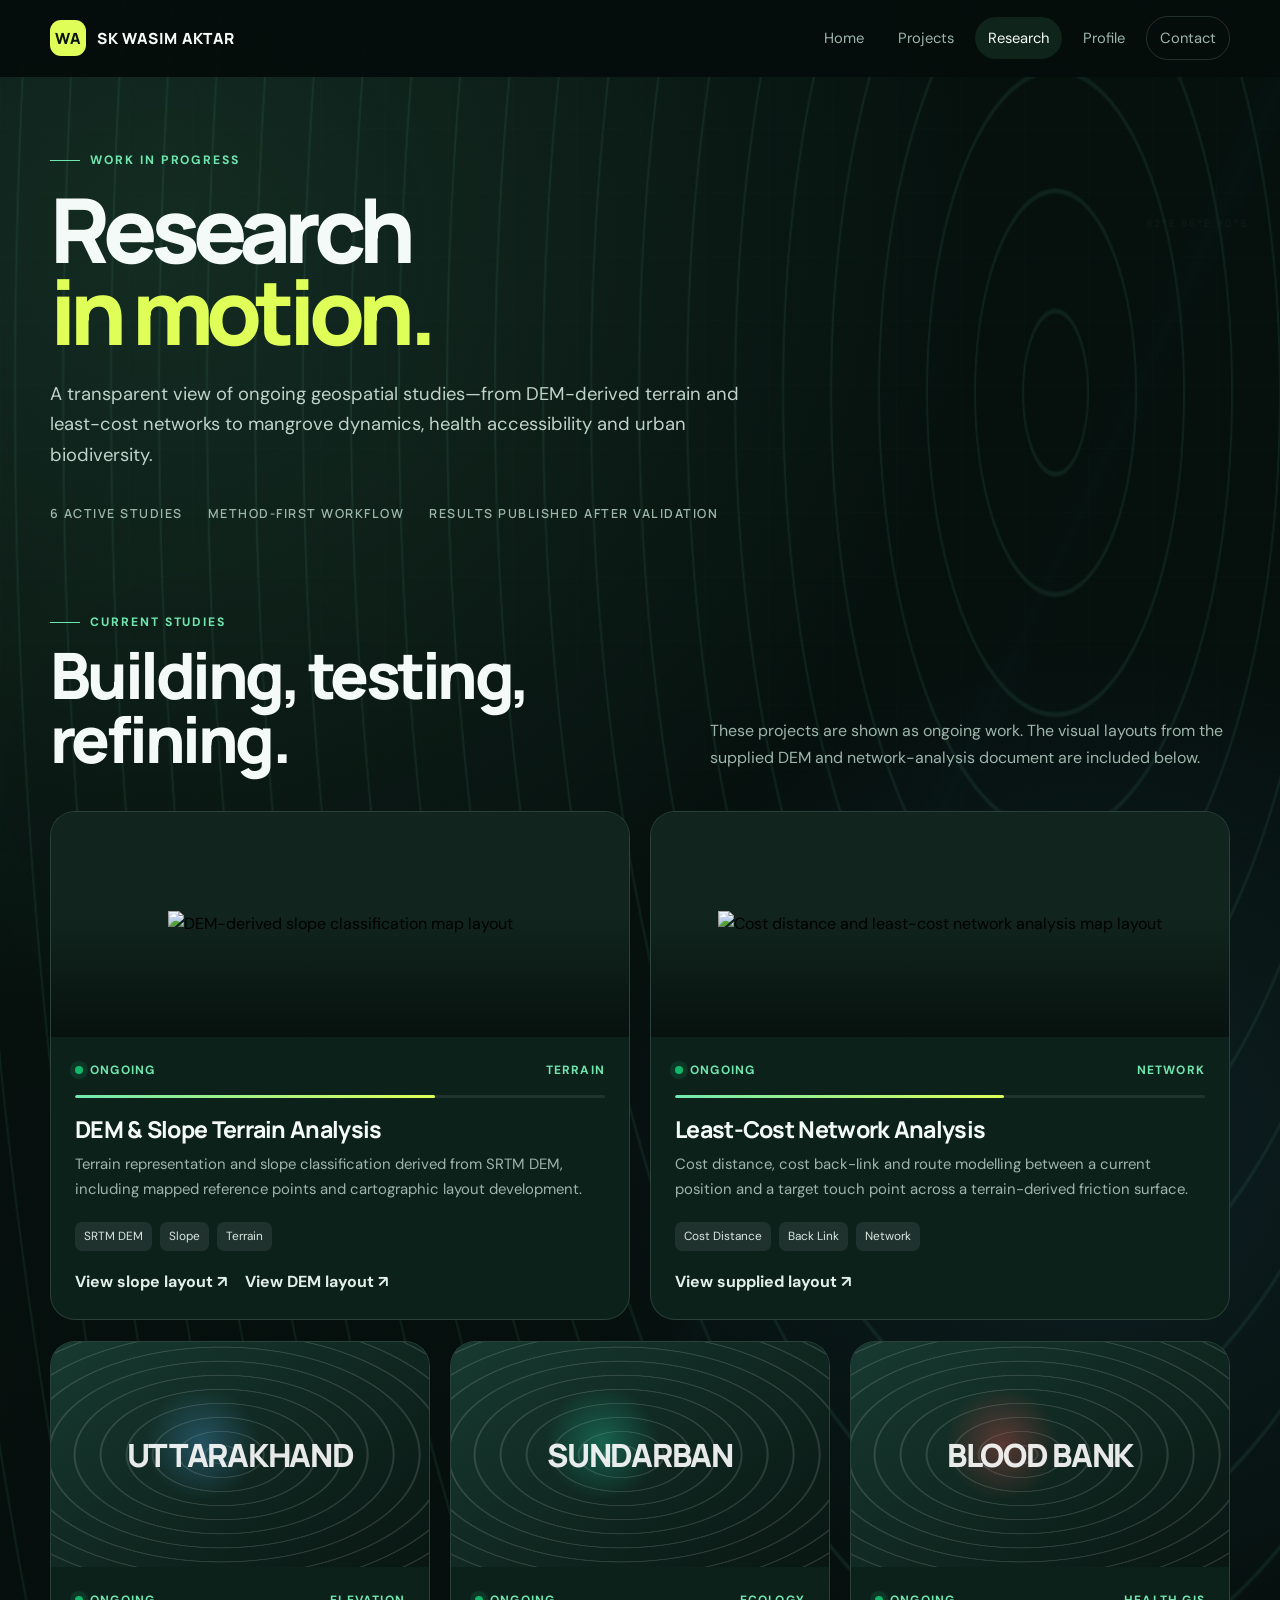
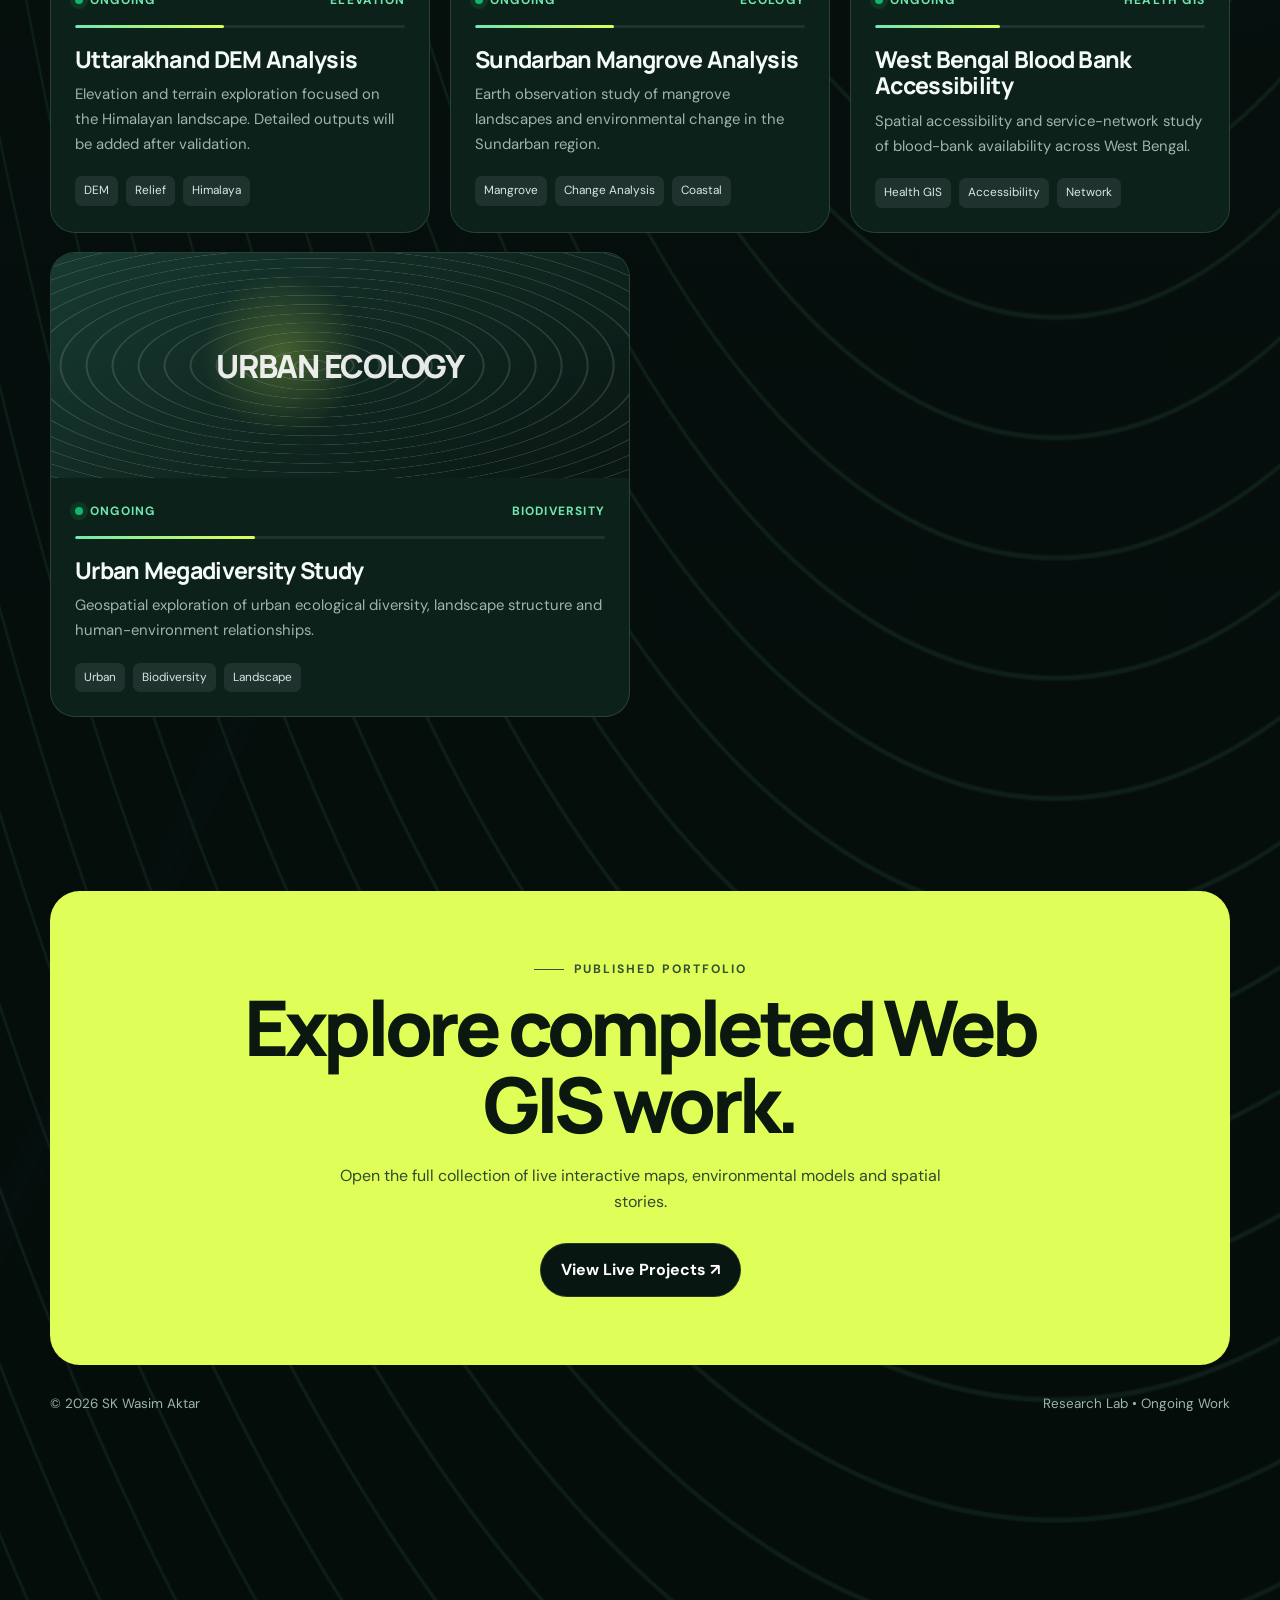
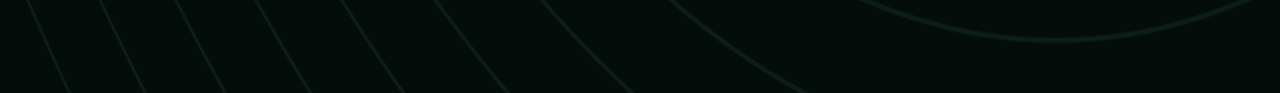
==== lab.html @ d95f844d "Publish professional GIS portfolio website Add responsive portfolio pages, smooth interactions, proj" ====
<!doctype html><html lang="en"><head><meta charset="UTF-8"><meta name="viewport" content="width=device-width,initial-scale=1"><meta name="description" content="Ongoing GIS and Remote Sensing research by SK Wasim Aktar."><meta name="theme-color" content="#050d0b"><title>Research Lab | SK Wasim Aktar</title><link rel="preconnect" href="https://fonts.googleapis.com"><link rel="preconnect" href="https://fonts.gstatic.com" crossorigin><link href="https://fonts.googleapis.com/css2?family=DM+Sans:wght@400;500;600;700&family=Manrope:wght@500;600;700;800&display=swap" rel="stylesheet"><link rel="stylesheet" href="styles.css"><link rel="stylesheet" href="performance.css"></head>
<body><div class="topo"></div><div class="noise"></div><div class="transition-screen"></div>
<nav><div class="wrap nav-inner"><a class="brand" href="index.html" data-transition><span class="brand-mark">WA</span> SK WASIM AKTAR</a><button class="menu" aria-label="Toggle navigation">☰</button><div class="nav-links"><a href="index.html" data-transition>Home</a><a href="projects.html" data-transition>Projects</a><a class="active" href="lab.html" data-transition>Research</a><a href="about.html" data-transition>Profile</a><a class="nav-cta" href="contact.html" data-transition>Contact</a></div></div></nav>
<main><header class="page-hero"><div class="wrap"><div class="eyebrow">Work in progress</div><h1>Research<br><span style="color:var(--acid)">in motion.</span></h1><p>A transparent view of ongoing geospatial studies—from DEM-derived terrain and least-cost networks to mangrove dynamics, health accessibility and urban biodiversity.</p><div class="coord-line"><span>6 ACTIVE STUDIES</span><span>METHOD-FIRST WORKFLOW</span><span>RESULTS PUBLISHED AFTER VALIDATION</span></div></div></header>
<section style="padding-top:35px"><div class="wrap"><div class="section-head reveal"><div><div class="eyebrow">Current studies</div><h2>Building, testing,<br>refining.</h2></div><p>These projects are shown as ongoing work. The visual layouts from the supplied DEM and network-analysis document are included below.</p></div>
<div class="lab-grid">
  <article class="lab-card wide reveal" data-parallax><button class="lab-media" style="border:0;padding:0;cursor:zoom-in" data-modal-image="assets/slope-layout.webp" data-modal-alt="DEM-derived slope classification map layout"><img src="assets/slope-layout.webp" alt="DEM-derived slope classification map layout"></button><div class="lab-body"><div class="status"><span><i class="status-dot"></i>Ongoing</span><span>Terrain</span></div><div class="progress" style="--p:68%"><i></i></div><h3>DEM & Slope Terrain Analysis</h3><p>Terrain representation and slope classification derived from SRTM DEM, including mapped reference points and cartographic layout development.</p><div class="tags"><span class="tag">SRTM DEM</span><span class="tag">Slope</span><span class="tag">Terrain</span></div><div style="display:flex;gap:18px;flex-wrap:wrap;margin-top:auto"><button class="lab-action" style="border:0;background:none;padding:18px 0 0;text-align:left;cursor:pointer" data-modal-image="assets/slope-layout.webp" data-modal-alt="DEM-derived slope classification map layout">View slope layout ↗</button><button class="lab-action" style="border:0;background:none;padding:18px 0 0;text-align:left;cursor:pointer" data-modal-image="assets/dem-layout.webp" data-modal-alt="Digital elevation model base layout">View DEM layout ↗</button></div></div></article>
  <article class="lab-card wide reveal" data-parallax><button class="lab-media" style="border:0;padding:0;cursor:zoom-in" data-modal-image="assets/network-layout.webp" data-modal-alt="Cost distance and least-cost network analysis map layout"><img src="assets/network-layout.webp" alt="Cost distance and least-cost network analysis map layout"></button><div class="lab-body"><div class="status"><span><i class="status-dot"></i>Ongoing</span><span>Network</span></div><div class="progress" style="--p:62%"><i></i></div><h3>Least-Cost Network Analysis</h3><p>Cost distance, cost back-link and route modelling between a current position and a target touch point across a terrain-derived friction surface.</p><div class="tags"><span class="tag">Cost Distance</span><span class="tag">Back Link</span><span class="tag">Network</span></div><button class="lab-action" style="border:0;background:none;padding:18px 0 0;text-align:left;cursor:pointer" data-modal-image="assets/network-layout.webp" data-modal-alt="Cost distance and least-cost network analysis map layout">View supplied layout ↗</button></div></article>
  <article class="lab-card reveal" data-parallax><div class="placeholder-visual" style="--glow:rgba(85,183,255,.28)"><b>UTTARAKHAND</b></div><div class="lab-body"><div class="status"><span><i class="status-dot"></i>Ongoing</span><span>Elevation</span></div><div class="progress" style="--p:45%"><i></i></div><h3>Uttarakhand DEM Analysis</h3><p>Elevation and terrain exploration focused on the Himalayan landscape. Detailed outputs will be added after validation.</p><div class="tags"><span class="tag">DEM</span><span class="tag">Relief</span><span class="tag">Himalaya</span></div></div></article>
  <article class="lab-card reveal" data-parallax><div class="placeholder-visual" style="--glow:rgba(38,225,176,.3)"><b>SUNDARBAN</b></div><div class="lab-body"><div class="status"><span><i class="status-dot"></i>Ongoing</span><span>Ecology</span></div><div class="progress" style="--p:42%"><i></i></div><h3>Sundarban Mangrove Analysis</h3><p>Earth observation study of mangrove landscapes and environmental change in the Sundarban region.</p><div class="tags"><span class="tag">Mangrove</span><span class="tag">Change Analysis</span><span class="tag">Coastal</span></div></div></article>
  <article class="lab-card reveal" data-parallax><div class="placeholder-visual" style="--glow:rgba(255,84,84,.3)"><b>BLOOD BANK</b></div><div class="lab-body"><div class="status"><span><i class="status-dot"></i>Ongoing</span><span>Health GIS</span></div><div class="progress" style="--p:38%"><i></i></div><h3>West Bengal Blood Bank Accessibility</h3><p>Spatial accessibility and service-network study of blood-bank availability across West Bengal.</p><div class="tags"><span class="tag">Health GIS</span><span class="tag">Accessibility</span><span class="tag">Network</span></div></div></article>
  <article class="lab-card wide reveal" data-parallax><div class="placeholder-visual" style="--glow:rgba(223,255,88,.25)"><b>URBAN ECOLOGY</b></div><div class="lab-body"><div class="status"><span><i class="status-dot"></i>Ongoing</span><span>Biodiversity</span></div><div class="progress" style="--p:34%"><i></i></div><h3>Urban Megadiversity Study</h3><p>Geospatial exploration of urban ecological diversity, landscape structure and human-environment relationships.</p><div class="tags"><span class="tag">Urban</span><span class="tag">Biodiversity</span><span class="tag">Landscape</span></div></div></article>
</div></div></section></main>
<div class="modal" role="dialog" aria-modal="true" aria-label="Map layout preview"><button class="modal-close" aria-label="Close preview">×</button><img src="assets/slope-layout.webp" alt="Map layout preview"></div>
<footer><div class="wrap"><div class="footer-card reveal"><div class="eyebrow" style="justify-content:center;color:#355033">Published portfolio</div><h2>Explore completed Web GIS work.</h2><p>Open the full collection of live interactive maps, environmental models and spatial stories.</p><a class="btn" href="projects.html" data-transition>View Live Projects ↗</a></div><div class="footer-bottom"><span>© <span data-year></span> SK Wasim Aktar</span><span>Research Lab • Ongoing Work</span></div></div></footer><script src="app.js"></script></body></html>
---- styles.css ----
:root{--ink:#050d0b;--ink2:#091713;--panel:#0d211b;--panel2:#112b23;--text:#f4faf7;--muted:#9db5ab;--mint:#71e7b0;--acid:#dfff58;--blue:#55b7ff;--orange:#ff9e5e;--line:rgba(187,231,210,.16);--shadow:0 26px 80px rgba(0,0,0,.38);--sans:"DM Sans",system-ui,sans-serif;--display:"Manrope",system-ui,sans-serif}
*{box-sizing:border-box}html{scroll-behavior:smooth;background:var(--ink)}body{margin:0;color:var(--text);font:16px/1.65 var(--sans);background:var(--ink);overflow-x:hidden}body:before{content:"";position:fixed;inset:0;pointer-events:none;z-index:-3;background:radial-gradient(circle at 13% 8%,rgba(113,231,176,.13),transparent 27%),radial-gradient(circle at 86% 38%,rgba(85,183,255,.09),transparent 24%),linear-gradient(180deg,#06110e,#050d0b)}body:after{content:"";position:fixed;inset:0;pointer-events:none;z-index:-2;opacity:.14;background-image:linear-gradient(rgba(113,231,176,.12) 1px,transparent 1px),linear-gradient(90deg,rgba(113,231,176,.12) 1px,transparent 1px);background-size:64px 64px;mask-image:linear-gradient(to bottom,rgba(0,0,0,.8),transparent 72%)}
a{color:inherit;text-decoration:none}button{font:inherit}.wrap{width:min(1180px,calc(100% - 40px));margin:auto}.topo{position:fixed;inset:-8%;z-index:-1;opacity:.13;pointer-events:none;background:repeating-radial-gradient(ellipse at 78% 18%,transparent 0 31px,rgba(113,231,176,.75) 32px 33px,transparent 34px 48px),linear-gradient(115deg,transparent 0 48%,rgba(85,183,255,.12) 49%,transparent 50% 100%);animation:mapDrift 22s ease-in-out infinite alternate}.topo:before{content:"";position:absolute;width:420px;height:420px;left:7%;top:23%;border:1px solid rgba(113,231,176,.15);border-radius:50%;box-shadow:0 0 0 42px rgba(113,231,176,.025),0 0 0 84px rgba(85,183,255,.018)}.topo:after{content:"82°E   86°E   90°E";position:absolute;right:9%;top:13%;color:rgba(187,231,210,.33);font:600 .65rem var(--display);letter-spacing:.2em}.noise{position:fixed;inset:0;pointer-events:none;z-index:100;opacity:.023;background-image:url("data:image/svg+xml,%3Csvg viewBox='0 0 180 180' xmlns='http://www.w3.org/2000/svg'%3E%3Cfilter id='n'%3E%3CfeTurbulence type='fractalNoise' baseFrequency='.85' numOctaves='3' stitchTiles='stitch'/%3E%3C/filter%3E%3Crect width='100%25' height='100%25' filter='url(%23n)' opacity='.6'/%3E%3C/svg%3E")}@keyframes mapDrift{to{transform:translate3d(12px,-10px,0) scale(1.018)}}
.transition-screen{position:fixed;inset:0;z-index:200;pointer-events:none;opacity:0;background:rgba(3,10,8,.88);backdrop-filter:blur(4px);transition:opacity .14s ease;display:grid;place-items:center;color:var(--mint);font:700 .68rem var(--display);letter-spacing:.18em;text-transform:uppercase}.transition-screen:before{content:"";position:absolute;left:0;right:0;top:50%;height:1px;background:linear-gradient(90deg,transparent,var(--mint),var(--blue),transparent);box-shadow:0 0 20px rgba(113,231,176,.5);transform:scaleX(0);transform-origin:left;transition:transform .18s cubic-bezier(.65,0,.35,1)}.transition-screen:after{content:"Spatial view";transform:translateY(20px);opacity:0;transition:opacity .1s ease}.leaving .transition-screen{opacity:1}.leaving .transition-screen:before{transform:scaleX(1)}.leaving .transition-screen:after{opacity:.65}body{animation:pageIn .28s cubic-bezier(.22,1,.36,1) both}@keyframes pageIn{from{opacity:.35;transform:translateY(3px)}to{opacity:1;transform:none}}
nav{position:fixed;inset:0 0 auto;z-index:80;background:rgba(5,13,11,.78);backdrop-filter:blur(18px);border-bottom:1px solid transparent;transition:.3s}nav.scrolled{border-color:var(--line)}.nav-inner{height:76px;display:flex;align-items:center;justify-content:space-between}.brand{display:flex;align-items:center;gap:11px;font:800 .96rem var(--display);letter-spacing:.05em}.brand-mark{display:grid;place-items:center;width:36px;height:36px;border-radius:11px;background:var(--acid);color:#0b150e}.nav-links{display:flex;align-items:center;gap:8px}.nav-links a{padding:9px 13px;border-radius:999px;color:var(--muted);font-size:.92rem;transition:.25s}.nav-links a:hover,.nav-links a.active{background:rgba(113,231,176,.1);color:var(--text)}.nav-cta{border:1px solid var(--line)!important}.menu{display:none;border:0;background:none;color:white;font-size:1.5rem;cursor:pointer}
.eyebrow{display:flex;align-items:center;gap:10px;color:var(--mint);font-weight:700;font-size:.76rem;letter-spacing:.16em;text-transform:uppercase}.eyebrow:before{content:"";width:30px;height:1px;background:currentColor}.hero{min-height:100svh;padding:126px 0 70px;display:grid;align-items:center}.hero-grid{display:grid;grid-template-columns:1.16fr .84fr;gap:75px;align-items:center}.hero h1,.page-hero h1{font:800 clamp(3.4rem,8vw,7.7rem)/.92 var(--display);letter-spacing:-.075em;margin:18px 0 26px}.hero h1 em{font-style:normal;color:var(--mint)}.lead{max-width:690px;color:#c4d8cf;font-size:clamp(1.05rem,1.8vw,1.3rem)}.actions{display:flex;gap:13px;flex-wrap:wrap;margin-top:34px}.btn{display:inline-flex;align-items:center;gap:11px;padding:13px 20px;border-radius:999px;border:1px solid var(--line);font-weight:700;transition:.28s}.btn.primary{background:var(--acid);border-color:var(--acid);color:#0b150e}.btn:hover{transform:translateY(-3px);box-shadow:0 14px 38px rgba(113,231,176,.13)}.hero-stats{display:grid;grid-template-columns:repeat(3,1fr);gap:10px;margin-top:46px}.stat{border-left:1px solid var(--line);padding-left:16px;color:var(--muted);font-size:.82rem}.stat b{display:block;font:700 1.35rem var(--display);color:var(--text)}
.portrait-shell{position:relative;max-width:405px;margin-left:auto}.portrait-shell:before,.portrait-shell:after{content:"";position:absolute;inset:-19px;border:1px solid rgba(113,231,176,.25);border-radius:220px 220px 28px 28px;transform:rotate(3deg)}.portrait-shell:after{inset:-37px 9px 15px -8px;transform:rotate(-3deg);opacity:.45}.portrait{display:block;position:relative;z-index:1;width:100%;aspect-ratio:.76;object-fit:cover;object-position:center 20%;border-radius:210px 210px 25px 25px;box-shadow:var(--shadow);filter:saturate(.88) contrast(1.05)}.portrait-label{position:absolute;z-index:2;right:-25px;bottom:38px;background:#f4faf7;color:#0a1b13;border-radius:15px;padding:12px 16px;font-weight:700;font-size:.84rem;box-shadow:var(--shadow)}.portrait-label i,.status-dot{display:inline-block;width:8px;height:8px;border-radius:50%;background:#12b76a;margin-right:7px;box-shadow:0 0 0 5px rgba(18,183,106,.14)}
section{padding:96px 0}.section-head{display:flex;justify-content:space-between;gap:35px;align-items:end;margin-bottom:40px}.section-head h2{font:800 clamp(2.2rem,5vw,4.5rem)/1 var(--display);letter-spacing:-.055em;margin:11px 0 0}.section-head p{max-width:520px;color:var(--muted);margin:0}.kicker{color:var(--acid)}
.featured-grid{display:grid;grid-template-columns:1.2fr .8fr;grid-template-rows:repeat(2,290px);gap:18px}.feature{position:relative;overflow:hidden;border:1px solid var(--line);border-radius:27px;padding:30px;background:linear-gradient(140deg,var(--tone,#153c30),#091612);transition:.4s;display:flex;flex-direction:column;justify-content:space-between}.feature:first-child{grid-row:1/3}.feature:hover{transform:translateY(-6px);border-color:rgba(113,231,176,.45);box-shadow:var(--shadow)}.feature:before{content:"";position:absolute;inset:auto -70px -80px auto;width:250px;height:250px;border-radius:42% 58% 63% 37%;border:1px solid rgba(255,255,255,.13);box-shadow:0 0 0 24px rgba(255,255,255,.025),0 0 0 50px rgba(255,255,255,.018);transition:.7s}.feature:hover:before{transform:rotate(18deg) scale(1.1)}.feature-meta{position:relative;z-index:1;color:var(--mint);font-size:.73rem;font-weight:700;letter-spacing:.13em}.feature h3{position:relative;z-index:1;font:750 clamp(1.45rem,3vw,2.7rem)/1.12 var(--display);letter-spacing:-.04em;margin:15px 0 10px;max-width:650px}.feature p{position:relative;z-index:1;color:#aec5bb;margin:0;max-width:560px}.feature-arrow{position:relative;z-index:1;align-self:flex-end;width:48px;height:48px;border-radius:50%;display:grid;place-items:center;background:rgba(255,255,255,.09);font-size:1.3rem}
.page-hero{padding:150px 0 55px}.page-hero h1{font-size:clamp(3.1rem,7vw,6.5rem);max-width:1000px}.page-hero p{max-width:720px;color:#bfd3ca;font-size:1.15rem}.coord-line{display:flex;gap:25px;flex-wrap:wrap;color:var(--muted);font:600 .78rem var(--display);letter-spacing:.12em;margin-top:35px}
.filters{display:flex;gap:9px;flex-wrap:wrap;margin-bottom:28px}.filter{background:transparent;color:var(--muted);border:1px solid var(--line);border-radius:999px;padding:9px 15px;font-weight:700;cursor:pointer}.filter.active,.filter:hover{background:var(--mint);color:#06100d;border-color:var(--mint)}
.project-grid{display:grid;grid-template-columns:repeat(2,1fr);gap:20px}.project{position:relative;min-height:355px;padding:30px;border-radius:26px;border:1px solid var(--line);overflow:hidden;display:flex;flex-direction:column;justify-content:space-between;background:linear-gradient(145deg,var(--tone,#14362c),#081612);transition:.38s}.project:hover{transform:translateY(-7px);border-color:rgba(113,231,176,.5);box-shadow:var(--shadow)}.project:after{content:"";position:absolute;width:220px;height:220px;border:1px solid rgba(255,255,255,.11);border-radius:46% 54% 62% 38%;right:-65px;top:-65px;box-shadow:0 0 0 22px rgba(255,255,255,.022),0 0 0 45px rgba(255,255,255,.016);transition:.7s}.project:hover:after{transform:rotate(20deg) scale(1.08)}.project-number{font:700 .74rem var(--display);letter-spacing:.13em;color:var(--mint)}.project h3{font:750 clamp(1.35rem,2.4vw,2rem)/1.14 var(--display);letter-spacing:-.035em;max-width:520px;margin:65px 0 13px}.project p{color:#a9c0b7;max-width:540px;margin:0 0 22px}.tags{display:flex;gap:8px;flex-wrap:wrap}.tag{font-size:.74rem;padding:5px 9px;border-radius:7px;background:rgba(255,255,255,.08);color:#d8e7e1}.project-link{display:flex;justify-content:space-between;align-items:center;border-top:1px solid var(--line);padding-top:18px;margin-top:25px;font-weight:700}.project-link span:last-child{font-size:1.35rem;transition:.25s}.project:hover .project-link span:last-child{transform:translate(4px,-4px)}
.lab-grid{display:grid;grid-template-columns:repeat(12,1fr);gap:20px}.lab-card{grid-column:span 4;border:1px solid var(--line);border-radius:25px;overflow:hidden;background:var(--panel);transition:.38s;min-height:420px;display:flex;flex-direction:column}.lab-card.wide{grid-column:span 6}.lab-card:hover{transform:translateY(-6px);border-color:rgba(113,231,176,.42);box-shadow:var(--shadow)}.lab-media{height:225px;overflow:hidden;position:relative;background:#11251e}.lab-media img{width:100%;height:100%;object-fit:cover;object-position:center 30%;transition:.65s}.lab-card:hover img{transform:scale(1.045)}.lab-media:after{content:"";position:absolute;inset:0;background:linear-gradient(180deg,transparent 45%,rgba(5,13,11,.8))}.lab-body{padding:24px;display:flex;flex-direction:column;flex:1}.status{display:flex;align-items:center;justify-content:space-between;color:var(--mint);font-weight:700;font-size:.75rem;letter-spacing:.1em;text-transform:uppercase}.progress{height:3px;background:rgba(255,255,255,.08);border-radius:4px;margin:14px 0 18px;overflow:hidden}.progress i{display:block;height:100%;width:var(--p,45%);background:linear-gradient(90deg,var(--mint),var(--acid));border-radius:4px}.lab-body h3{font:750 1.45rem/1.15 var(--display);letter-spacing:-.03em;margin:0 0 10px}.lab-body p{color:var(--muted);margin:0 0 20px;font-size:.93rem}.lab-action{margin-top:auto;color:#e2efe9;font-weight:700}.placeholder-visual{display:grid;place-items:center;height:225px;position:relative;overflow:hidden;background:radial-gradient(circle at 40% 45%,var(--glow,rgba(113,231,176,.25)),transparent 22%),repeating-radial-gradient(ellipse at 45% 50%,transparent 0 15px,rgba(255,255,255,.13) 16px 17px,transparent 18px 26px),linear-gradient(145deg,#173a30,#091612)}.placeholder-visual b{font:800 2rem var(--display);letter-spacing:-.04em;color:rgba(255,255,255,.9)}
.about-grid{display:grid;grid-template-columns:.9fr 1.1fr;gap:22px}.panel{background:linear-gradient(145deg,rgba(16,40,32,.94),rgba(8,25,20,.94));border:1px solid var(--line);border-radius:25px;padding:32px}.panel h3{font:750 1.25rem var(--display);margin:0 0 20px}.edu{display:grid;grid-template-columns:52px 1fr;gap:14px;padding:19px 0;border-top:1px solid var(--line)}.edu:first-of-type{border-top:0}.edu .year{color:var(--mint);font-weight:800;font-size:.8rem}.edu strong{display:block}.edu span{color:var(--muted);font-size:.92rem}.skills{display:flex;flex-wrap:wrap;gap:10px}.chip{border:1px solid var(--line);background:rgba(113,231,176,.06);border-radius:999px;padding:9px 14px;color:#dcebe5;font-size:.9rem}.workflow{display:grid;grid-template-columns:repeat(4,1fr);gap:1px;border:1px solid var(--line);border-radius:22px;overflow:hidden;background:var(--line)}.step{padding:28px;background:var(--panel)}.step-no{color:var(--acid);font-weight:800;font-size:.73rem}.step b{display:block;font:700 1.05rem var(--display);margin:12px 0 7px}.step p{margin:0;color:var(--muted);font-size:.9rem}
.marquee{border-block:1px solid var(--line);overflow:hidden;white-space:nowrap;padding:16px 0;color:#bdd1c8}.marquee-track{display:inline-block;animation:marquee 26s linear infinite;font:650 .85rem var(--display);letter-spacing:.13em}.marquee span{color:var(--acid);margin:0 22px}@keyframes marquee{to{transform:translateX(-50%)}}
footer{padding:78px 0 34px}.footer-card{text-align:center;padding:68px 28px;border-radius:30px;background:var(--acid);color:#0b180f}.footer-card h2{font:800 clamp(2.3rem,6vw,5rem)/1 var(--display);letter-spacing:-.06em;margin:10px auto 20px;max-width:840px}.footer-card p{color:#334831;max-width:610px;margin:0 auto 27px}.footer-card .btn{background:#081611;color:#fff}.footer-bottom{display:flex;justify-content:space-between;color:var(--muted);font-size:.84rem;padding-top:28px}
.reveal{opacity:0;transform:translateY(28px);transition:opacity .75s ease,transform .75s ease}.reveal.show{opacity:1;transform:none}.modal{position:fixed;inset:0;z-index:150;display:none;place-items:center;padding:24px;background:rgba(2,7,6,.92);backdrop-filter:blur(15px)}.modal.open{display:grid;animation:fade .25s ease}.modal img{max-width:min(920px,92vw);max-height:86vh;border-radius:12px;box-shadow:var(--shadow)}.modal-close{position:absolute;right:25px;top:20px;width:44px;height:44px;border-radius:50%;border:1px solid var(--line);background:#10241e;color:white;font-size:1.4rem;cursor:pointer}@keyframes fade{from{opacity:0}}
@media(max-width:900px){.nav-links{display:none}.menu{display:block}.nav-links.open{display:flex;position:absolute;top:76px;left:20px;right:20px;flex-direction:column;align-items:stretch;padding:18px;background:#0a1b16;border:1px solid var(--line);border-radius:18px}.hero-grid{grid-template-columns:1fr;gap:65px}.portrait-shell{margin:auto;width:min(82%,405px)}.featured-grid{grid-template-columns:1fr;grid-template-rows:auto}.feature:first-child{grid-row:auto;min-height:390px}.feature{min-height:280px}.project-grid{grid-template-columns:1fr}.lab-card,.lab-card.wide{grid-column:span 6}.workflow{grid-template-columns:1fr 1fr}.about-grid{grid-template-columns:1fr}.section-head{flex-direction:column;align-items:flex-start}.page-hero h1{font-size:clamp(3rem,12vw,5.8rem)}} 
@media(max-width:560px){.wrap{width:min(100% - 26px,1180px)}section{padding:72px 0}.hero h1{font-size:clamp(3.05rem,16vw,5rem)}.hero-stats{grid-template-columns:1fr 1fr}.portrait-label{right:-7px}.project,.feature,.panel{padding:23px}.lab-card,.lab-card.wide{grid-column:1/-1}.workflow{grid-template-columns:1fr}.footer-bottom{flex-direction:column;gap:8px}.page-hero{padding-top:125px}.coord-line{gap:12px}.modal{padding:12px}} 
@media(prefers-reduced-motion:reduce){html{scroll-behavior:auto}*,*:before,*:after{animation:none!important;transition:none!important}.reveal{opacity:1;transform:none}.transition-screen{display:none}}
---- performance.css ----
/* Performance-first interaction layer */
.noise{display:none!important}
.topo{animation:none!important;opacity:.11!important}
nav{background:rgba(5,13,11,.97)!important;backdrop-filter:none!important}
.transition-screen{background:rgba(3,10,8,.95)!important;backdrop-filter:none!important;transition:opacity .1s ease!important}
.transition-screen:before{transition:transform .14s ease!important;box-shadow:0 0 14px rgba(113,231,176,.38)!important}
body{animation-duration:.22s!important}
section{content-visibility:auto;contain-intrinsic-size:1px 850px}
.reveal{transform:translateY(18px)!important;transition-duration:.44s!important}
.reveal.show{transform:none!important}
.feature:before,.project:after,.lab-media img{transition-duration:.34s!important}
.feature,.project,.lab-card,.panel,.step,.contact-card{will-change:transform;transition-property:transform,border-color,box-shadow,background!important;transition-duration:.26s!important;transition-timing-function:cubic-bezier(.22,1,.36,1)!important}
.feature:hover,.feature:focus-visible,.project:hover,.project:focus-visible,.lab-card:hover,.lab-card:focus-within,.panel:hover,.step:hover,.contact-card:hover,.contact-card:focus-visible{transform:translateY(-7px) scale(1.012)!important;border-color:rgba(113,231,176,.58)!important;box-shadow:0 22px 48px rgba(0,0,0,.32),0 0 0 1px rgba(113,231,176,.09)!important}
.lab-card:hover img{transform:scale(1.025)!important}
.modal{backdrop-filter:none!important}
.contact-grid{display:grid;grid-template-columns:repeat(3,1fr);gap:18px}
.contact-card{display:flex;flex-direction:column;min-height:220px;padding:28px;border:1px solid var(--line);border-radius:24px;background:linear-gradient(145deg,#102920,#091914)}
.contact-icon{width:46px;height:46px;display:grid;place-items:center;border-radius:14px;background:rgba(113,231,176,.1);color:var(--mint);font-size:1.2rem;margin-bottom:34px}
.contact-card small{color:var(--mint);font-weight:700;letter-spacing:.12em;text-transform:uppercase}
.contact-card strong{font:700 1.15rem/1.4 var(--display);margin-top:7px}
.contact-card span{color:var(--muted);margin-top:5px}
.collab{display:grid;grid-template-columns:1fr auto;gap:30px;align-items:center;margin-top:22px;padding:34px;border:1px solid var(--line);border-radius:26px;background:linear-gradient(135deg,rgba(85,183,255,.1),rgba(113,231,176,.09));transition:transform .26s ease,border-color .26s ease}
.collab:hover{transform:translateY(-5px);border-color:rgba(113,231,176,.48)}
.collab h3{font:750 clamp(1.5rem,3vw,2.5rem)/1.1 var(--display);letter-spacing:-.04em;margin:0 0 10px}
.collab p{max-width:720px;color:#b8cdc4;margin:0}
@media(max-width:900px){.contact-grid{grid-template-columns:1fr 1fr}.collab{grid-template-columns:1fr}}
@media(max-width:560px){.contact-grid{grid-template-columns:1fr}.feature:hover,.project:hover,.lab-card:hover,.panel:hover,.step:hover,.contact-card:hover{transform:translateY(-3px) scale(1.005)!important}}
@media(prefers-reduced-motion:reduce){.feature,.project,.lab-card,.panel,.step,.contact-card,.collab{will-change:auto!important}}
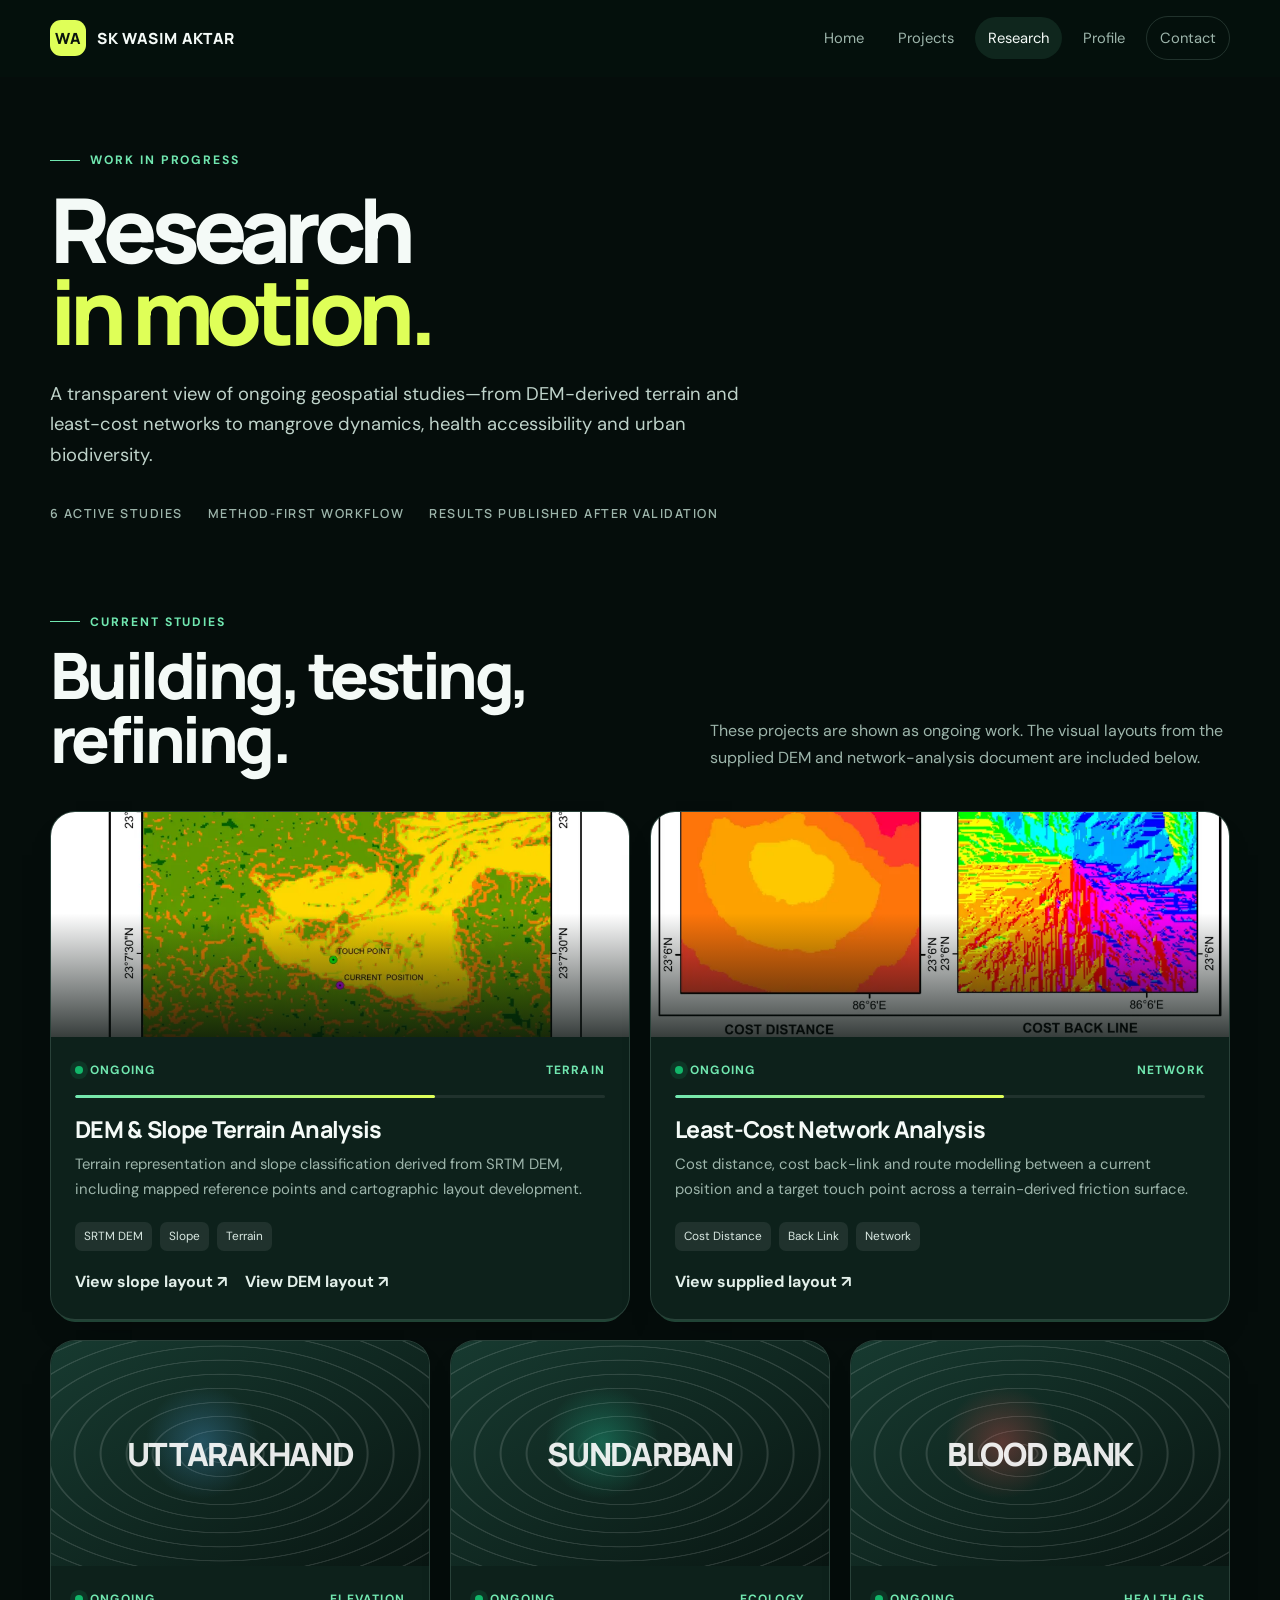
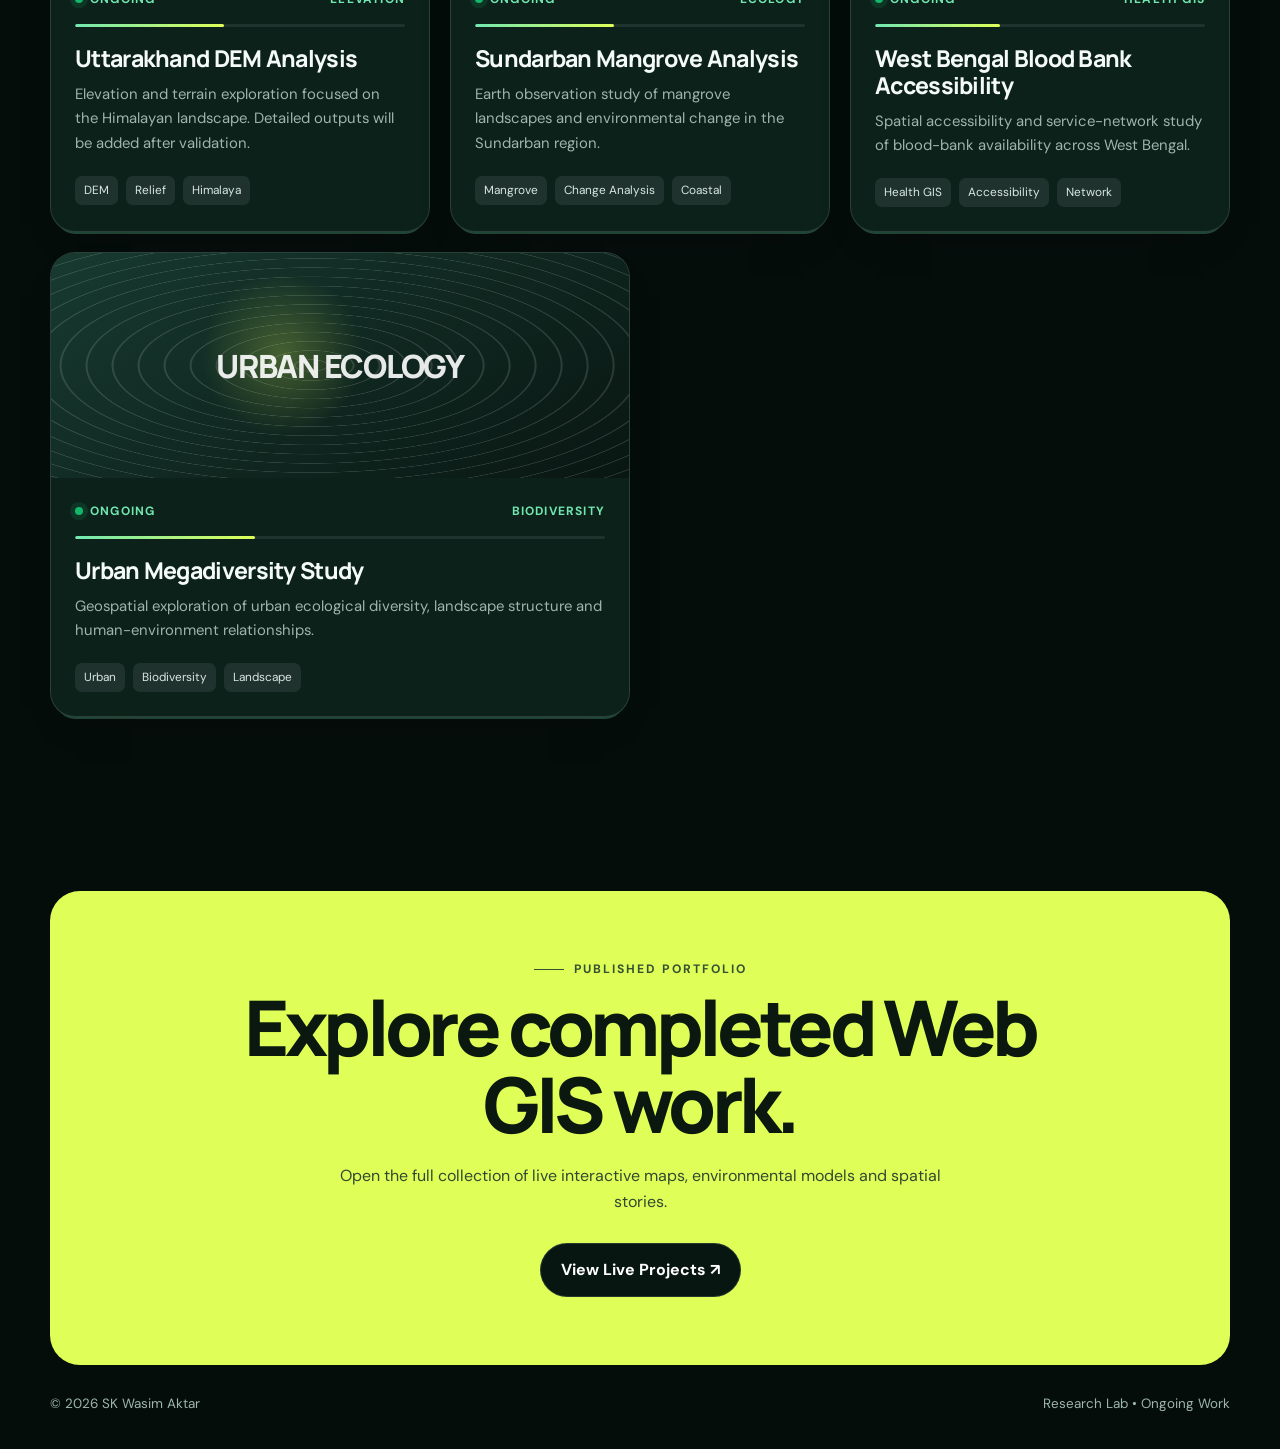
==== commit 8feb338c: "Improve mobile smoothness and spatial 3D interactions" ====
--- a/lab.html
+++ b/lab.html
@@ -4,12 +4,12 @@
 <main><header class="page-hero"><div class="wrap"><div class="eyebrow">Work in progress</div><h1>Research<br><span style="color:var(--acid)">in motion.</span></h1><p>A transparent view of ongoing geospatial studies—from DEM-derived terrain and least-cost networks to mangrove dynamics, health accessibility and urban biodiversity.</p><div class="coord-line"><span>6 ACTIVE STUDIES</span><span>METHOD-FIRST WORKFLOW</span><span>RESULTS PUBLISHED AFTER VALIDATION</span></div></div></header>
 <section style="padding-top:35px"><div class="wrap"><div class="section-head reveal"><div><div class="eyebrow">Current studies</div><h2>Building, testing,<br>refining.</h2></div><p>These projects are shown as ongoing work. The visual layouts from the supplied DEM and network-analysis document are included below.</p></div>
 <div class="lab-grid">
-  <article class="lab-card wide reveal" data-parallax><button class="lab-media" style="border:0;padding:0;cursor:zoom-in" data-modal-image="assets/slope-layout.webp" data-modal-alt="DEM-derived slope classification map layout"><img src="assets/slope-layout.webp" alt="DEM-derived slope classification map layout"></button><div class="lab-body"><div class="status"><span><i class="status-dot"></i>Ongoing</span><span>Terrain</span></div><div class="progress" style="--p:68%"><i></i></div><h3>DEM & Slope Terrain Analysis</h3><p>Terrain representation and slope classification derived from SRTM DEM, including mapped reference points and cartographic layout development.</p><div class="tags"><span class="tag">SRTM DEM</span><span class="tag">Slope</span><span class="tag">Terrain</span></div><div style="display:flex;gap:18px;flex-wrap:wrap;margin-top:auto"><button class="lab-action" style="border:0;background:none;padding:18px 0 0;text-align:left;cursor:pointer" data-modal-image="assets/slope-layout.webp" data-modal-alt="DEM-derived slope classification map layout">View slope layout ↗</button><button class="lab-action" style="border:0;background:none;padding:18px 0 0;text-align:left;cursor:pointer" data-modal-image="assets/dem-layout.webp" data-modal-alt="Digital elevation model base layout">View DEM layout ↗</button></div></div></article>
-  <article class="lab-card wide reveal" data-parallax><button class="lab-media" style="border:0;padding:0;cursor:zoom-in" data-modal-image="assets/network-layout.webp" data-modal-alt="Cost distance and least-cost network analysis map layout"><img src="assets/network-layout.webp" alt="Cost distance and least-cost network analysis map layout"></button><div class="lab-body"><div class="status"><span><i class="status-dot"></i>Ongoing</span><span>Network</span></div><div class="progress" style="--p:62%"><i></i></div><h3>Least-Cost Network Analysis</h3><p>Cost distance, cost back-link and route modelling between a current position and a target touch point across a terrain-derived friction surface.</p><div class="tags"><span class="tag">Cost Distance</span><span class="tag">Back Link</span><span class="tag">Network</span></div><button class="lab-action" style="border:0;background:none;padding:18px 0 0;text-align:left;cursor:pointer" data-modal-image="assets/network-layout.webp" data-modal-alt="Cost distance and least-cost network analysis map layout">View supplied layout ↗</button></div></article>
+  <article class="lab-card wide reveal" data-parallax><button class="lab-media" style="border:0;padding:0;cursor:zoom-in" data-modal-image="assets/slope-layout.webp" data-modal-alt="DEM-derived slope classification map layout"><img loading="lazy" decoding="async" src="assets/slope-layout.webp" alt="DEM-derived slope classification map layout"></button><div class="lab-body"><div class="status"><span><i class="status-dot"></i>Ongoing</span><span>Terrain</span></div><div class="progress" style="--p:68%"><i></i></div><h3>DEM & Slope Terrain Analysis</h3><p>Terrain representation and slope classification derived from SRTM DEM, including mapped reference points and cartographic layout development.</p><div class="tags"><span class="tag">SRTM DEM</span><span class="tag">Slope</span><span class="tag">Terrain</span></div><div style="display:flex;gap:18px;flex-wrap:wrap;margin-top:auto"><button class="lab-action" style="border:0;background:none;padding:18px 0 0;text-align:left;cursor:pointer" data-modal-image="assets/slope-layout.webp" data-modal-alt="DEM-derived slope classification map layout">View slope layout ↗</button><button class="lab-action" style="border:0;background:none;padding:18px 0 0;text-align:left;cursor:pointer" data-modal-image="assets/dem-layout.webp" data-modal-alt="Digital elevation model base layout">View DEM layout ↗</button></div></div></article>
+  <article class="lab-card wide reveal" data-parallax><button class="lab-media" style="border:0;padding:0;cursor:zoom-in" data-modal-image="assets/network-layout.webp" data-modal-alt="Cost distance and least-cost network analysis map layout"><img loading="lazy" decoding="async" src="assets/network-layout.webp" alt="Cost distance and least-cost network analysis map layout"></button><div class="lab-body"><div class="status"><span><i class="status-dot"></i>Ongoing</span><span>Network</span></div><div class="progress" style="--p:62%"><i></i></div><h3>Least-Cost Network Analysis</h3><p>Cost distance, cost back-link and route modelling between a current position and a target touch point across a terrain-derived friction surface.</p><div class="tags"><span class="tag">Cost Distance</span><span class="tag">Back Link</span><span class="tag">Network</span></div><button class="lab-action" style="border:0;background:none;padding:18px 0 0;text-align:left;cursor:pointer" data-modal-image="assets/network-layout.webp" data-modal-alt="Cost distance and least-cost network analysis map layout">View supplied layout ↗</button></div></article>
   <article class="lab-card reveal" data-parallax><div class="placeholder-visual" style="--glow:rgba(85,183,255,.28)"><b>UTTARAKHAND</b></div><div class="lab-body"><div class="status"><span><i class="status-dot"></i>Ongoing</span><span>Elevation</span></div><div class="progress" style="--p:45%"><i></i></div><h3>Uttarakhand DEM Analysis</h3><p>Elevation and terrain exploration focused on the Himalayan landscape. Detailed outputs will be added after validation.</p><div class="tags"><span class="tag">DEM</span><span class="tag">Relief</span><span class="tag">Himalaya</span></div></div></article>
   <article class="lab-card reveal" data-parallax><div class="placeholder-visual" style="--glow:rgba(38,225,176,.3)"><b>SUNDARBAN</b></div><div class="lab-body"><div class="status"><span><i class="status-dot"></i>Ongoing</span><span>Ecology</span></div><div class="progress" style="--p:42%"><i></i></div><h3>Sundarban Mangrove Analysis</h3><p>Earth observation study of mangrove landscapes and environmental change in the Sundarban region.</p><div class="tags"><span class="tag">Mangrove</span><span class="tag">Change Analysis</span><span class="tag">Coastal</span></div></div></article>
   <article class="lab-card reveal" data-parallax><div class="placeholder-visual" style="--glow:rgba(255,84,84,.3)"><b>BLOOD BANK</b></div><div class="lab-body"><div class="status"><span><i class="status-dot"></i>Ongoing</span><span>Health GIS</span></div><div class="progress" style="--p:38%"><i></i></div><h3>West Bengal Blood Bank Accessibility</h3><p>Spatial accessibility and service-network study of blood-bank availability across West Bengal.</p><div class="tags"><span class="tag">Health GIS</span><span class="tag">Accessibility</span><span class="tag">Network</span></div></div></article>
   <article class="lab-card wide reveal" data-parallax><div class="placeholder-visual" style="--glow:rgba(223,255,88,.25)"><b>URBAN ECOLOGY</b></div><div class="lab-body"><div class="status"><span><i class="status-dot"></i>Ongoing</span><span>Biodiversity</span></div><div class="progress" style="--p:34%"><i></i></div><h3>Urban Megadiversity Study</h3><p>Geospatial exploration of urban ecological diversity, landscape structure and human-environment relationships.</p><div class="tags"><span class="tag">Urban</span><span class="tag">Biodiversity</span><span class="tag">Landscape</span></div></div></article>
 </div></div></section></main>
-<div class="modal" role="dialog" aria-modal="true" aria-label="Map layout preview"><button class="modal-close" aria-label="Close preview">×</button><img src="assets/slope-layout.webp" alt="Map layout preview"></div>
+<div class="modal" role="dialog" aria-modal="true" aria-label="Map layout preview"><button class="modal-close" aria-label="Close preview">×</button><img loading="lazy" decoding="async" src="assets/slope-layout.webp" alt="Map layout preview"></div>
 <footer><div class="wrap"><div class="footer-card reveal"><div class="eyebrow" style="justify-content:center;color:#355033">Published portfolio</div><h2>Explore completed Web GIS work.</h2><p>Open the full collection of live interactive maps, environmental models and spatial stories.</p><a class="btn" href="projects.html" data-transition>View Live Projects ↗</a></div><div class="footer-bottom"><span>© <span data-year></span> SK Wasim Aktar</span><span>Research Lab • Ongoing Work</span></div></div></footer><script src="app.js"></script></body></html>
--- a/performance.css
+++ b/performance.css
@@ -1,28 +1,56 @@
-/* Performance-first interaction layer */
+/* Spatial depth through borders and small transforms; no continuous card animation. */
 .noise{display:none!important}
-.topo{animation:none!important;opacity:.11!important}
-nav{background:rgba(5,13,11,.97)!important;backdrop-filter:none!important}
-.transition-screen{background:rgba(3,10,8,.95)!important;backdrop-filter:none!important;transition:opacity .1s ease!important}
-.transition-screen:before{transition:transform .14s ease!important;box-shadow:0 0 14px rgba(113,231,176,.38)!important}
-body{animation-duration:.22s!important}
-section{content-visibility:auto;contain-intrinsic-size:1px 850px}
-.reveal{transform:translateY(18px)!important;transition-duration:.44s!important}
-.reveal.show{transform:none!important}
-.feature:before,.project:after,.lab-media img{transition-duration:.34s!important}
-.feature,.project,.lab-card,.panel,.step,.contact-card{will-change:transform;transition-property:transform,border-color,box-shadow,background!important;transition-duration:.26s!important;transition-timing-function:cubic-bezier(.22,1,.36,1)!important}
-.feature:hover,.feature:focus-visible,.project:hover,.project:focus-visible,.lab-card:hover,.lab-card:focus-within,.panel:hover,.step:hover,.contact-card:hover,.contact-card:focus-visible{transform:translateY(-7px) scale(1.012)!important;border-color:rgba(113,231,176,.58)!important;box-shadow:0 22px 48px rgba(0,0,0,.32),0 0 0 1px rgba(113,231,176,.09)!important}
-.lab-card:hover img{transform:scale(1.025)!important}
-.modal{backdrop-filter:none!important}
+.topo{animation:none;opacity:.12}
+nav{background:rgba(5,17,13,.97);backdrop-filter:none;transition:border-color .2s ease}
+.transition-screen{background:#07120e;backdrop-filter:none}
+body{animation:none}
+.reveal{transform:translateY(14px);transition:opacity .42s ease,transform .42s cubic-bezier(.2,.75,.2,1)}
+.reveal.show{transform:none}
+.feature,.project,.lab-card,.panel,.step,.contact-card{
+  position:relative;isolation:isolate;
+  transition:transform .28s cubic-bezier(.2,.75,.2,1),border-color .28s ease,box-shadow .28s ease;
+  transform:perspective(900px) rotateX(var(--rx,0deg)) rotateY(var(--ry,0deg));
+  box-shadow:0 8px 0 -6px rgba(113,231,176,.26),0 18px 36px -26px rgba(0,0,0,.6);
+}
+.feature:focus-visible,.project:focus-visible,.lab-card:focus-within,.contact-card:focus-visible{outline:2px solid var(--mint);outline-offset:3px}
+.feature:before,.project:after,.lab-media img{transition-duration:.3s}
+.lab-card:hover img{transform:scale(1.025)}
+.modal{backdrop-filter:none}
 .contact-grid{display:grid;grid-template-columns:repeat(3,1fr);gap:18px}
 .contact-card{display:flex;flex-direction:column;min-height:220px;padding:28px;border:1px solid var(--line);border-radius:24px;background:linear-gradient(145deg,#102920,#091914)}
 .contact-icon{width:46px;height:46px;display:grid;place-items:center;border-radius:14px;background:rgba(113,231,176,.1);color:var(--mint);font-size:1.2rem;margin-bottom:34px}
 .contact-card small{color:var(--mint);font-weight:700;letter-spacing:.12em;text-transform:uppercase}
 .contact-card strong{font:700 1.15rem/1.4 var(--display);margin-top:7px}
 .contact-card span{color:var(--muted);margin-top:5px}
-.collab{display:grid;grid-template-columns:1fr auto;gap:30px;align-items:center;margin-top:22px;padding:34px;border:1px solid var(--line);border-radius:26px;background:linear-gradient(135deg,rgba(85,183,255,.1),rgba(113,231,176,.09));transition:transform .26s ease,border-color .26s ease}
-.collab:hover{transform:translateY(-5px);border-color:rgba(113,231,176,.48)}
+.collab{display:grid;grid-template-columns:1fr auto;gap:30px;align-items:center;margin-top:22px;padding:34px;border:1px solid var(--line);border-radius:26px;background:linear-gradient(135deg,rgba(85,183,255,.1),rgba(113,231,176,.09));transition:transform .28s ease,border-color .28s ease}
 .collab h3{font:750 clamp(1.5rem,3vw,2.5rem)/1.1 var(--display);letter-spacing:-.04em;margin:0 0 10px}
 .collab p{max-width:720px;color:#b8cdc4;margin:0}
+.project[hidden]{display:none!important}
+@media(hover:hover) and (pointer:fine){
+  .feature:hover,.project:hover,.lab-card:hover,.panel:hover,.step:hover,.contact-card:hover{
+    transform:perspective(900px) translateY(-5px) rotateX(var(--rx,0deg)) rotateY(var(--ry,0deg));
+    border-color:rgba(113,231,176,.55);
+    box-shadow:0 13px 0 -9px rgba(113,231,176,.35),0 24px 44px -24px rgba(0,0,0,.75);
+  }
+  .collab:hover{transform:translateY(-4px);border-color:rgba(113,231,176,.48)}
+}
 @media(max-width:900px){.contact-grid{grid-template-columns:1fr 1fr}.collab{grid-template-columns:1fr}}
-@media(max-width:560px){.contact-grid{grid-template-columns:1fr}.feature:hover,.project:hover,.lab-card:hover,.panel:hover,.step:hover,.contact-card:hover{transform:translateY(-3px) scale(1.005)!important}}
-@media(prefers-reduced-motion:reduce){.feature,.project,.lab-card,.panel,.step,.contact-card,.collab{will-change:auto!important}}
+@media(max-width:700px), (pointer:coarse){
+  html{scroll-behavior:auto}
+  body{background:#06120e}
+  body:before{position:absolute;bottom:auto;height:900px;background:radial-gradient(ellipse at 20% 12%,rgba(58,143,111,.17),transparent 55%),linear-gradient(#071712,#06120e)}
+  body:after{position:absolute;bottom:auto;height:950px;opacity:.08;mask-image:none;background-size:56px 56px}
+  .topo{position:absolute;bottom:auto;height:1000px;inset-inline:0;opacity:.075;overflow:hidden}
+  .topo:before{display:none}
+  .transition-screen{display:none}
+  .marquee-track{animation:none;transform:none}
+  .feature,.project,.lab-card,.panel,.step,.contact-card{transform:none;box-shadow:0 9px 0 -7px rgba(113,231,176,.28),0 16px 25px -25px #000}
+  .feature:hover,.project:hover,.lab-card:hover,.panel:hover,.step:hover,.contact-card:hover{transform:none;box-shadow:0 9px 0 -7px rgba(113,231,176,.28),0 16px 25px -25px #000}
+  .feature:active,.project:active,.lab-card:active,.btn:active,.contact-card:active{transform:scale(.985);transition-duration:.14s}
+  .feature:before,.project:after{box-shadow:none}
+  .lab-card:hover img{transform:none}
+  .reveal{transform:translateY(8px);transition-duration:.3s}
+  .hero{min-height:auto}
+}
+@media(max-width:560px){.contact-grid{grid-template-columns:1fr}.feature,.project{min-height:280px}.portrait{box-shadow:0 22px 40px -25px #000}}
+@media(prefers-reduced-motion:reduce){.feature,.project,.lab-card,.panel,.step,.contact-card,.collab{transform:none!important;transition:none!important}.reveal{opacity:1;transform:none}.marquee-track{animation:none}}
